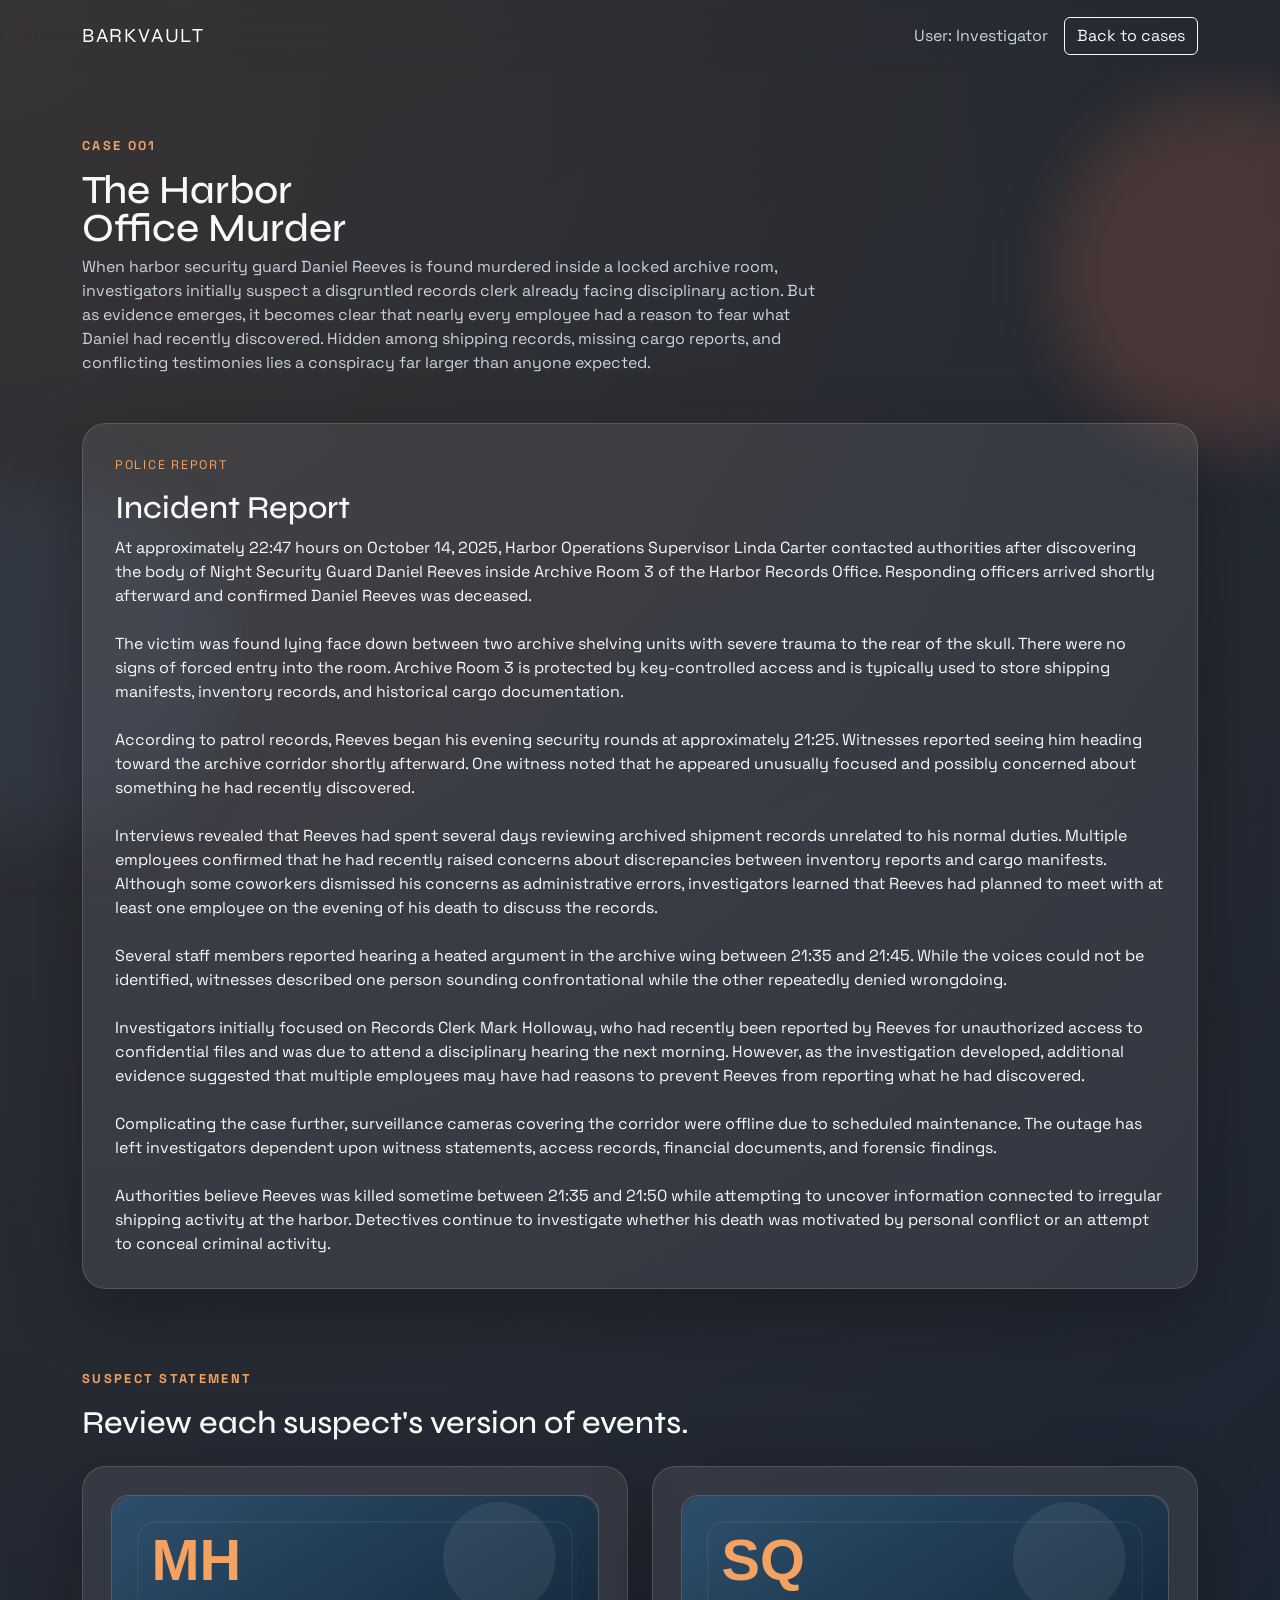
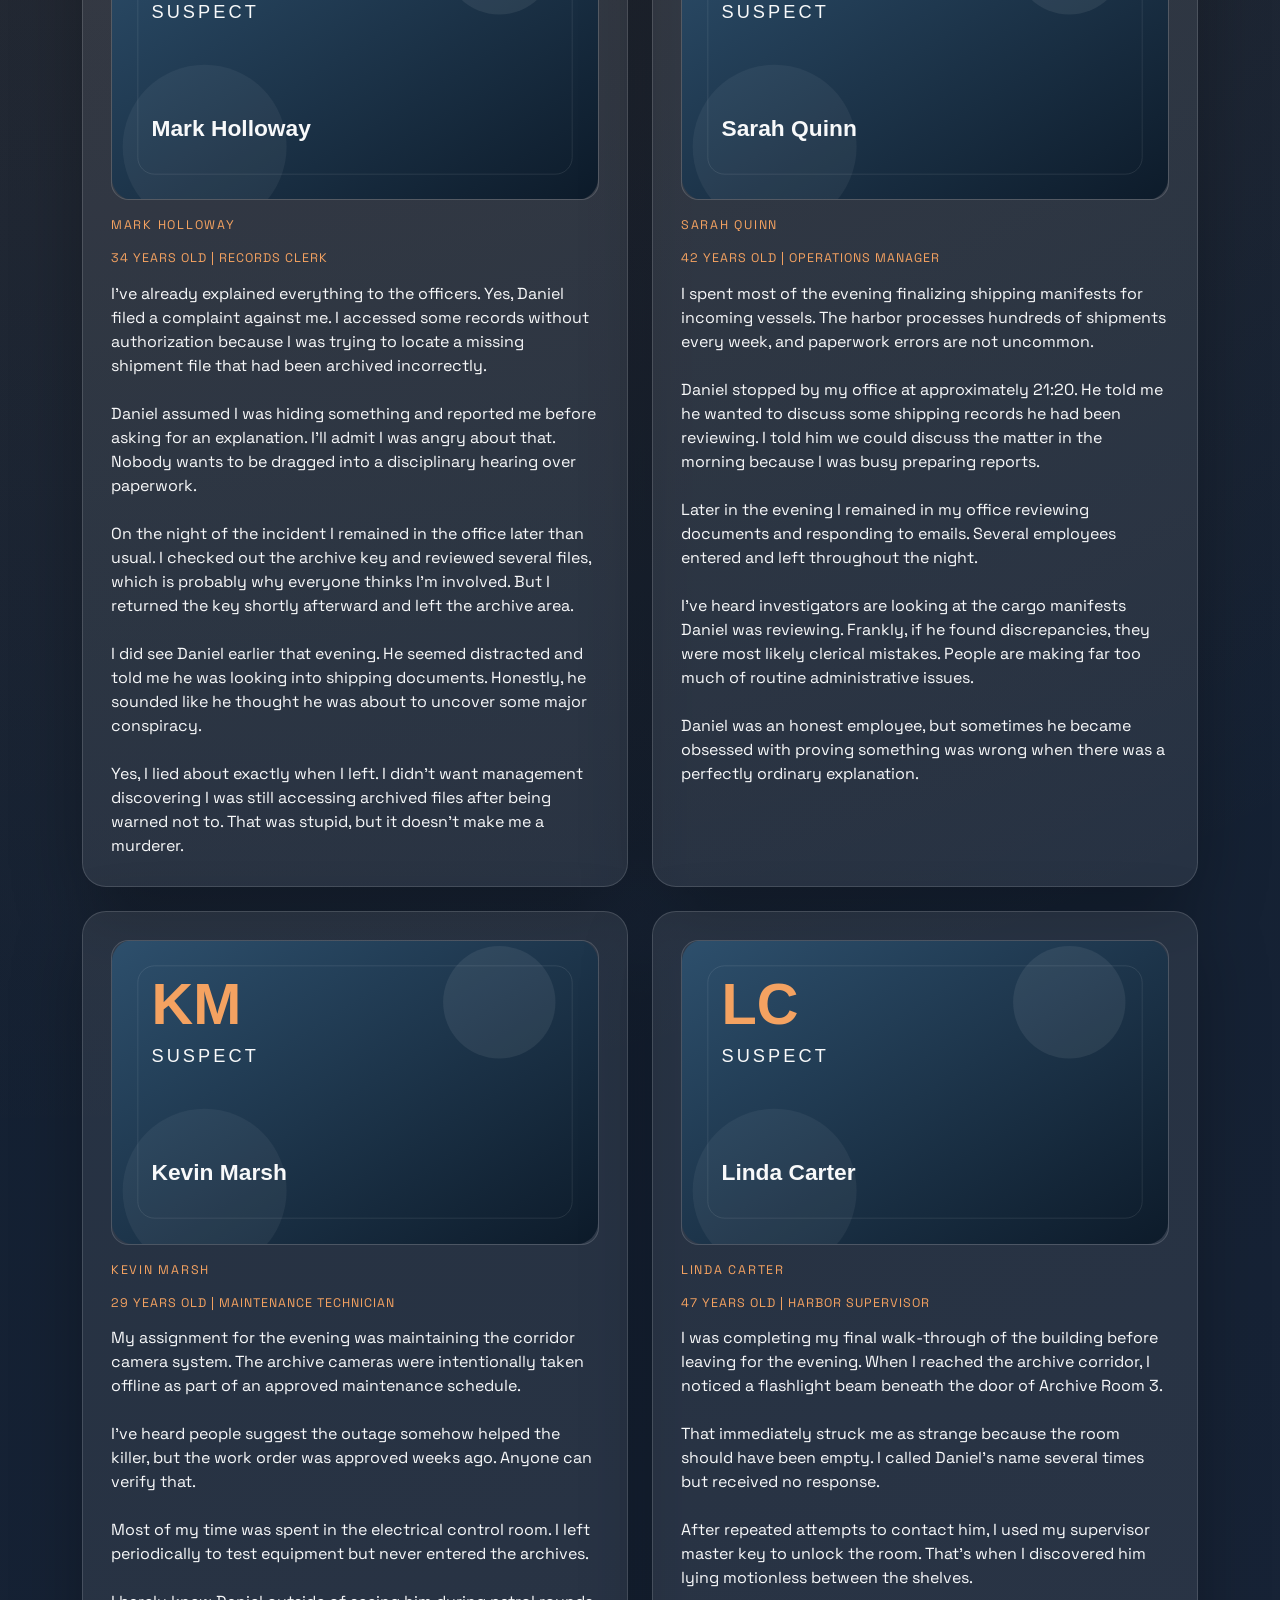
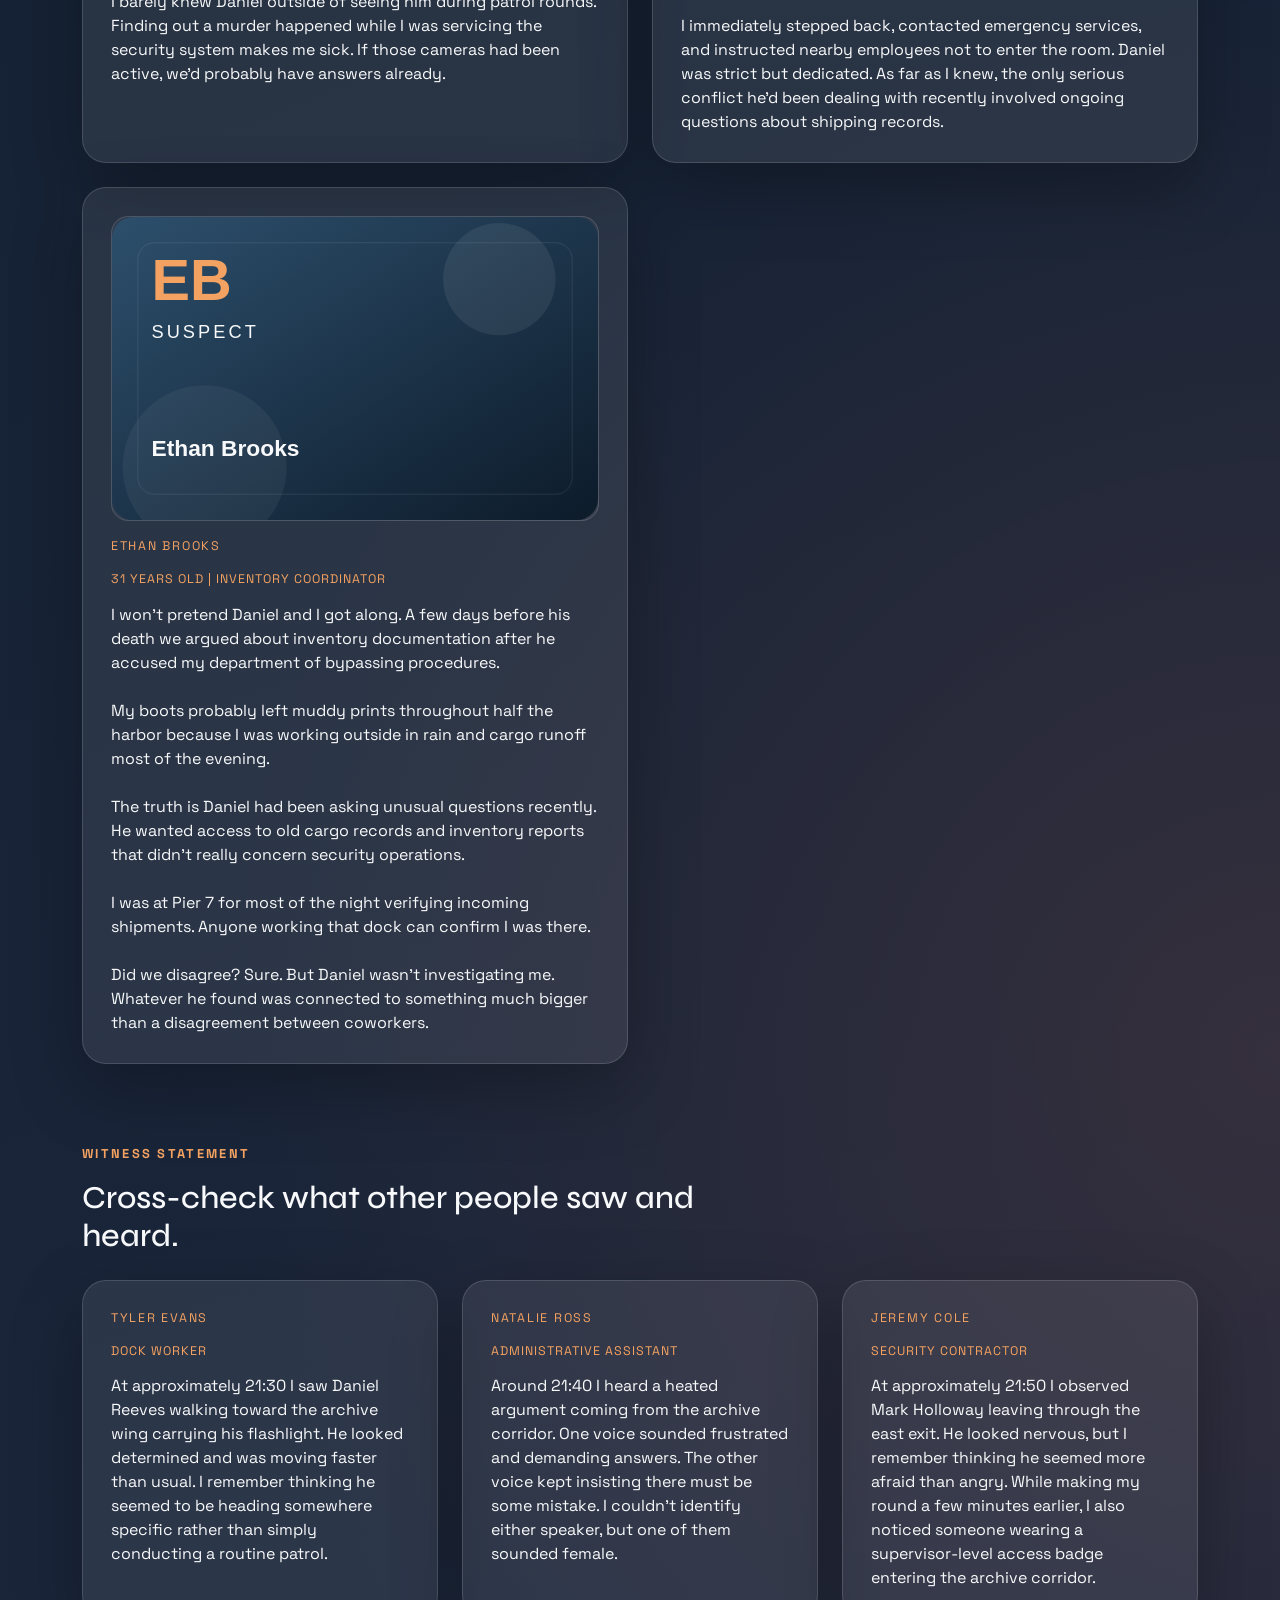
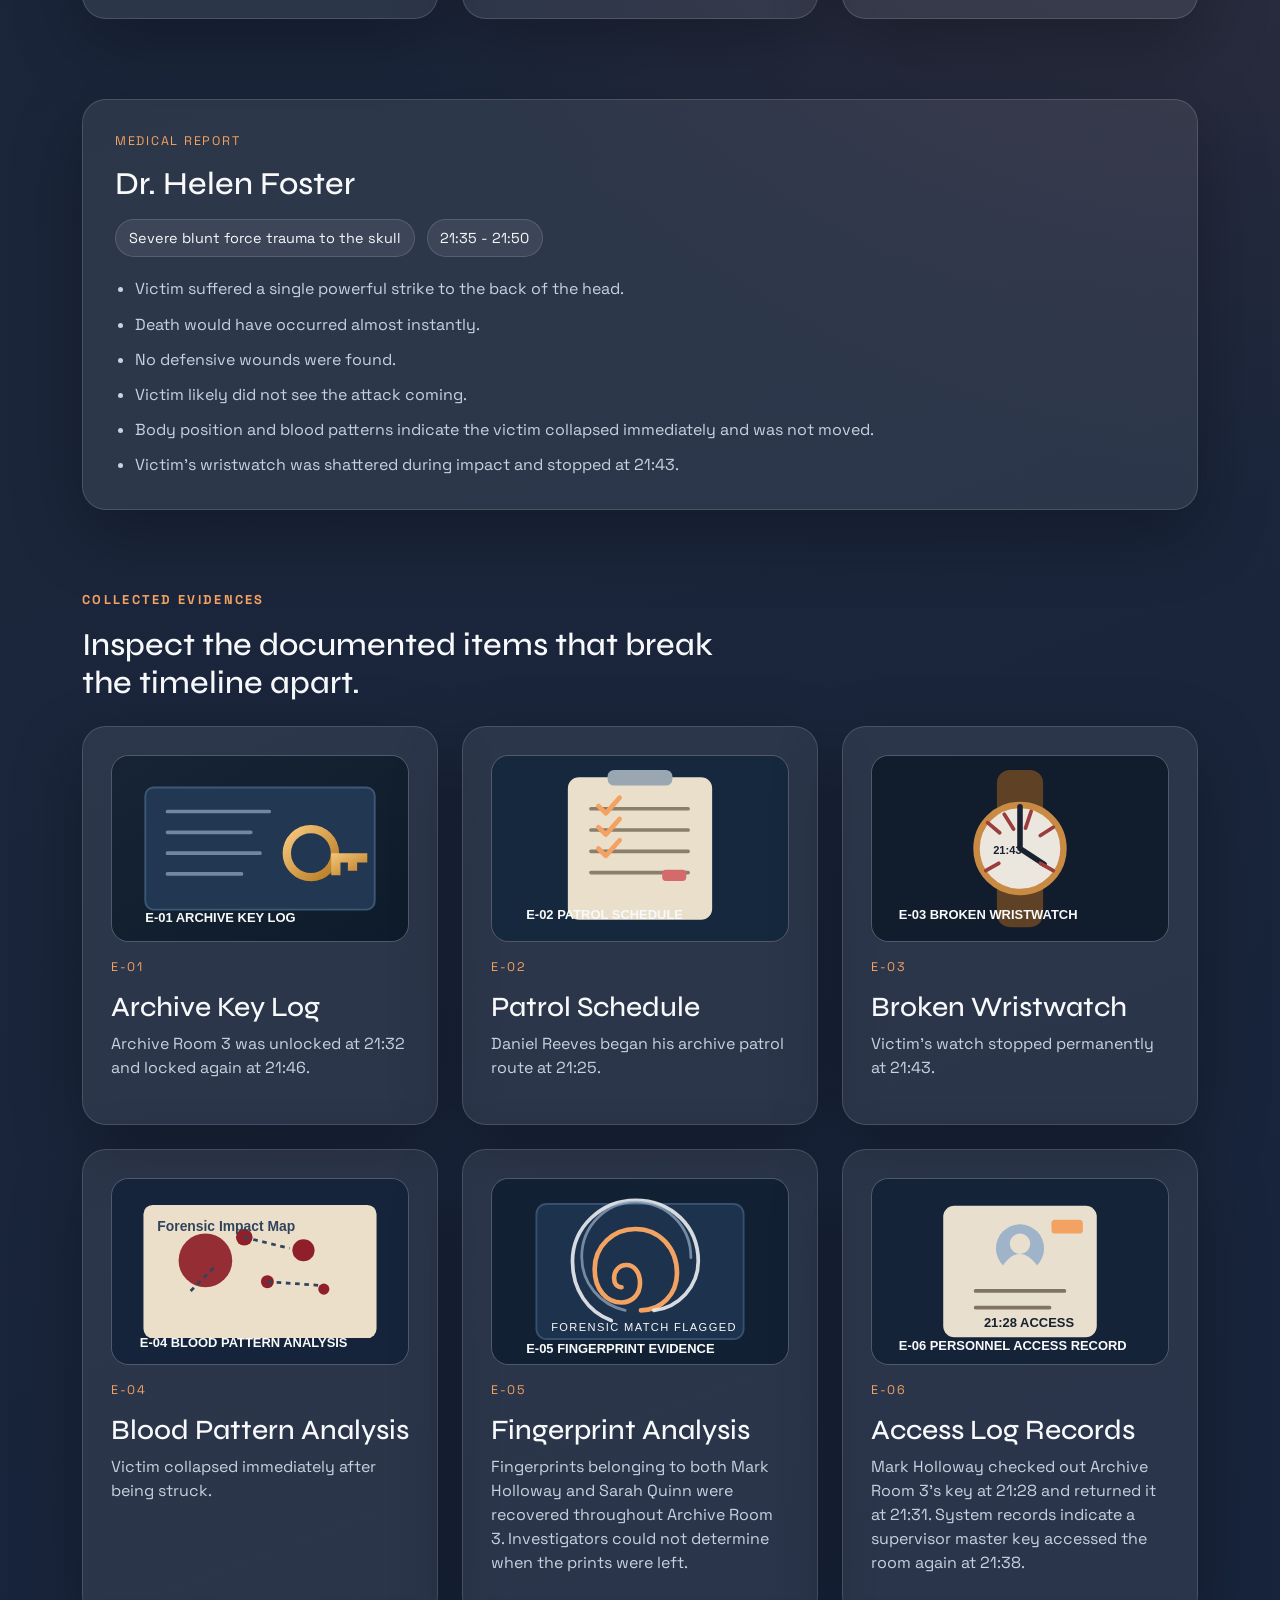
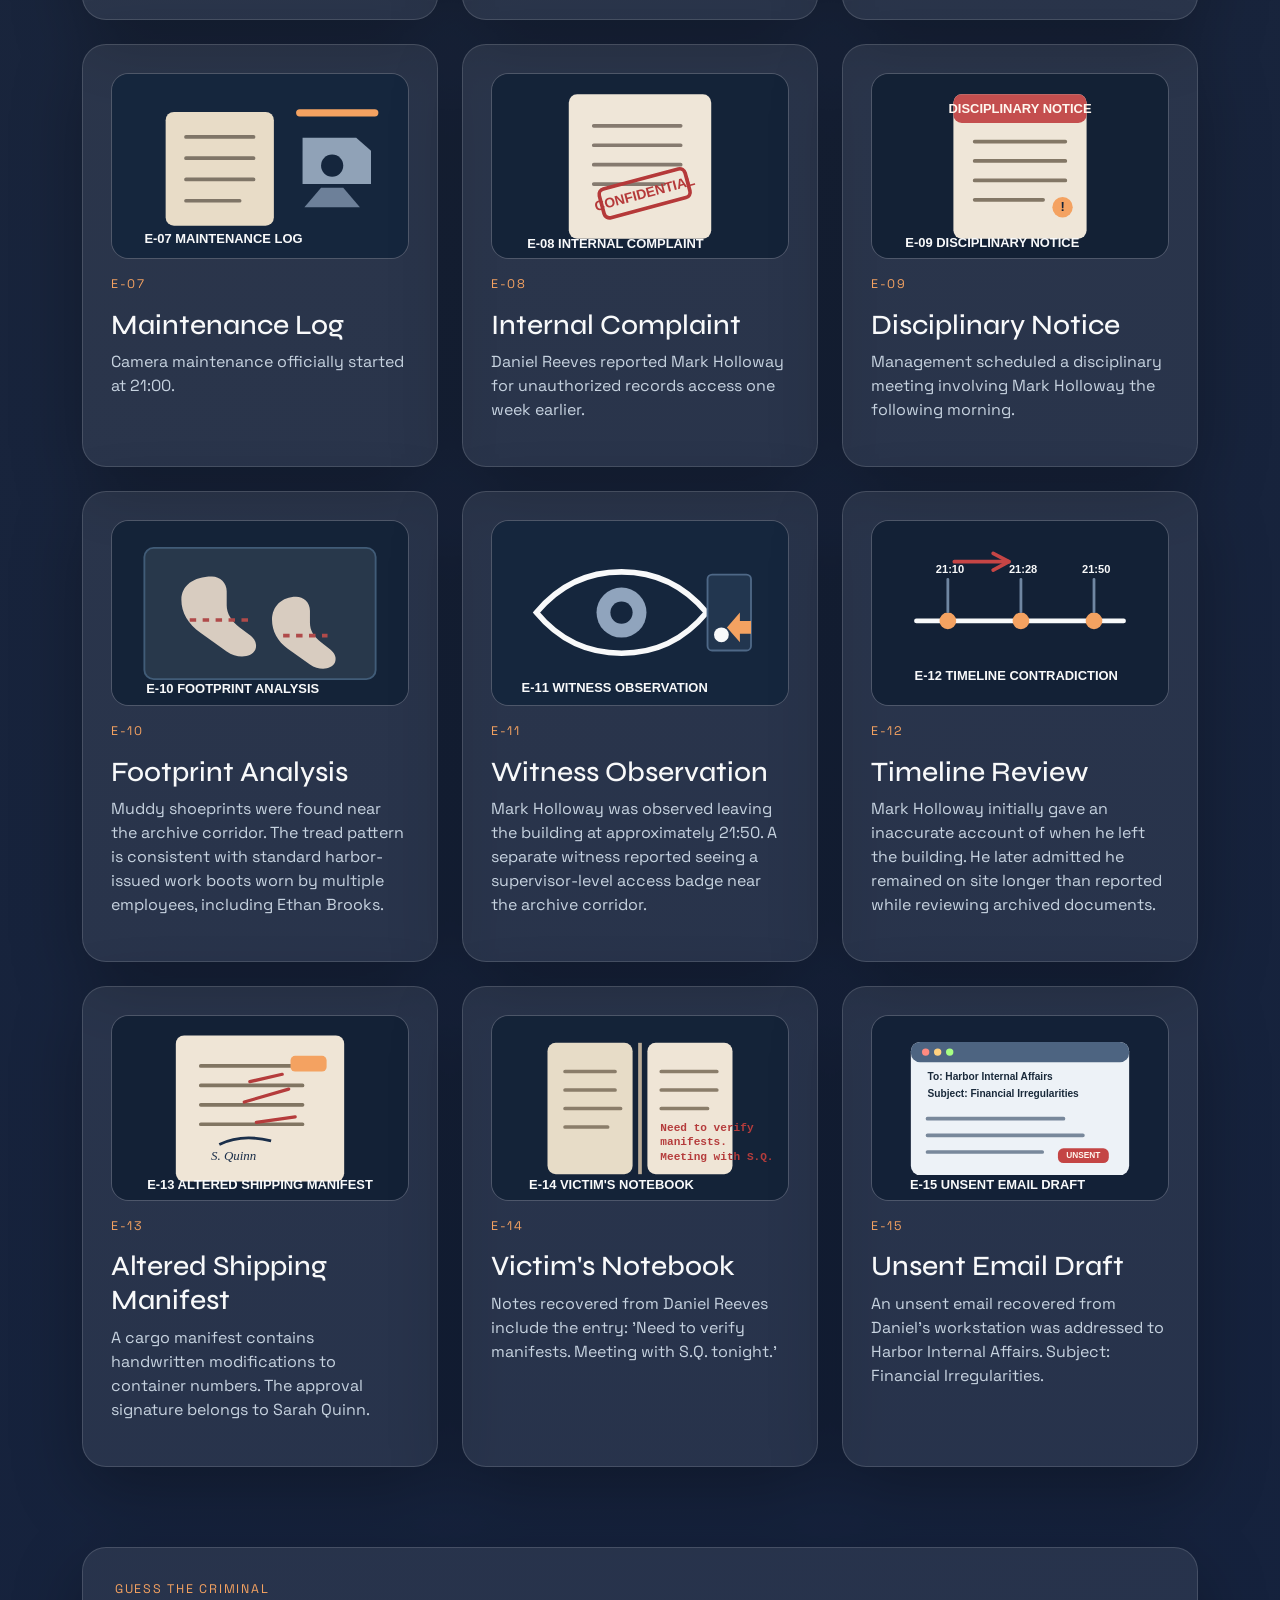
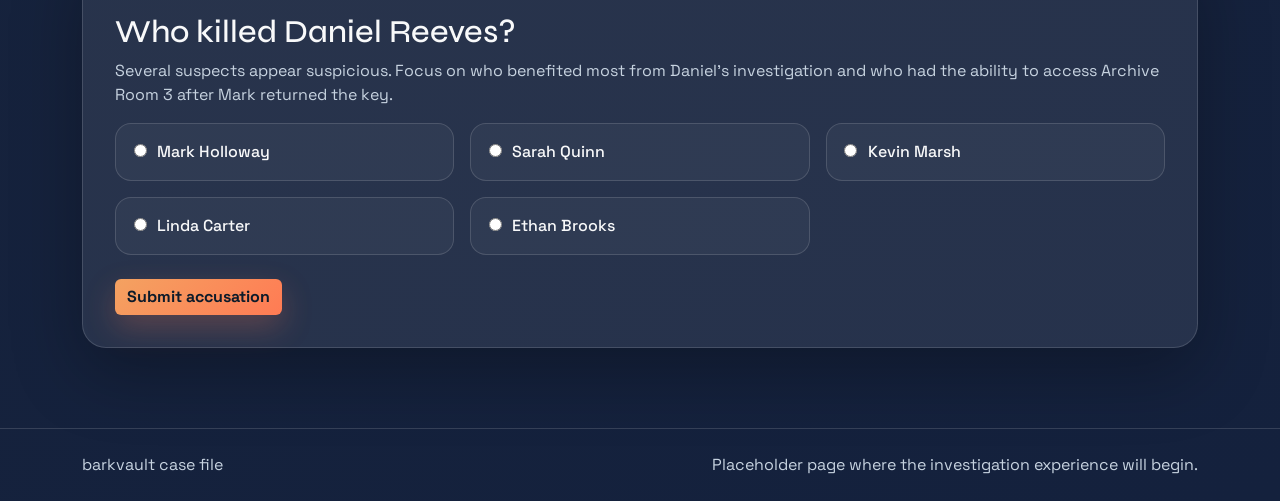
==== case.html @ a9ced667 "Build case detail experience" ====
<!DOCTYPE html>
<html lang="en">
  <head>
    <meta charset="UTF-8" />
    <meta name="viewport" content="width=device-width, initial-scale=1.0" />
    <title>barkvault | Case File</title>
    <link rel="preconnect" href="https://fonts.googleapis.com" />
    <link rel="preconnect" href="https://fonts.gstatic.com" crossorigin />
    <link
      href="https://fonts.googleapis.com/css2?family=Space+Grotesk:wght@400;500;700&family=Syne:wght@500;700;800&display=swap"
      rel="stylesheet"
    />
    <link
      href="https://cdn.jsdelivr.net/npm/bootstrap@5.3.3/dist/css/bootstrap.min.css"
      rel="stylesheet"
      integrity="sha384-QWTKZyjpPEjISv5WaRU9OFeRpok6YctnYmDr5pNlyT2bRjXh0JMhjY6hW+ALEwIH"
      crossorigin="anonymous"
    />
    <link rel="stylesheet" href="css/styles.css" />
  </head>
  <body>
    <div class="site-shell">
      <nav class="navbar navbar-expand-lg navbar-dark py-3">
        <div class="container">
          <a class="navbar-brand brand-mark" href="landing.html">
            <span>barkvault</span>
          </a>
          <div class="ms-auto d-flex align-items-center gap-3">
            <span class="nav-link mb-0" data-current-user-nav>User: Investigator</span>
            <a class="btn btn-outline-light" href="landing.html">Back to cases</a>
          </div>
        </div>
      </nav>

      <main>
        <section class="page-hero section-space-sm">
          <div class="container">
            <div class="row g-4 align-items-end">
              <div class="col-lg-8 reveal-up is-visible">
                <p class="eyebrow" data-selected-case-id>Case file</p>
                <h1 class="page-title" data-selected-case-title>Loading case...</h1>
                <p class="page-copy" data-selected-case-summary>
                  Pulling the selected investigation from the case model.
                </p>
              </div>
            </div>
          </div>
        </section>

        <section class="section-space pt-0">
          <div class="container">
            <div class="row g-4">
              <div class="col-12 reveal-up is-visible">
                <article class="case-card case-section-card">
                  <p class="case-label">Police report</p>
                  <h2 data-police-report-title>Loading report...</h2>
                  <div class="case-prose" data-police-report-content>
                    Reading the incident report from the case file.
                  </div>
                </article>
              </div>
            </div>
          </div>
        </section>

        <section class="section-space pt-0">
          <div class="container">
            <div class="section-heading reveal-up is-visible mb-4">
              <p class="eyebrow">Suspect statement</p>
              <h2>Review each suspect's version of events.</h2>
            </div>
            <div class="row g-4" data-suspect-statements>
              <div class="col-12 reveal-up is-visible">
                <article class="case-card case-section-card">
                  <h3>Loading suspect statements...</h3>
                </article>
              </div>
            </div>
          </div>
        </section>

        <section class="section-space pt-0">
          <div class="container">
            <div class="section-heading reveal-up is-visible mb-4">
              <p class="eyebrow">Witness statement</p>
              <h2>Cross-check what other people saw and heard.</h2>
            </div>
            <div class="row g-4" data-witness-statements>
              <div class="col-12 reveal-up is-visible">
                <article class="case-card case-section-card">
                  <h3>Loading witness statements...</h3>
                </article>
              </div>
            </div>
          </div>
        </section>

        <section class="section-space pt-0">
          <div class="container">
            <div class="row g-4">
              <div class="col-12 reveal-up is-visible">
                <article class="case-card case-section-card">
                  <p class="case-label">Medical report</p>
                  <h2 data-medical-report-examiner>Loading medical report...</h2>
                  <div class="case-card-meta">
                    <span class="case-chip" data-medical-cause>Cause of death unavailable</span>
                    <span class="case-chip" data-medical-time>Time of death unavailable</span>
                  </div>
                  <ul class="case-list" data-medical-details>
                    <li>Loading forensic details...</li>
                  </ul>
                </article>
              </div>
            </div>
          </div>
        </section>

        <section class="section-space pt-0">
          <div class="container">
            <div class="section-heading reveal-up is-visible mb-4">
              <p class="eyebrow">Collected evidences</p>
              <h2>Inspect the documented items that break the timeline apart.</h2>
            </div>
            <div class="row g-4" data-evidence-list>
              <div class="col-12 reveal-up is-visible">
                <article class="case-card case-section-card">
                  <h3>Loading evidence catalog...</h3>
                </article>
              </div>
            </div>
          </div>
        </section>

        <section class="section-space pt-0">
          <div class="container">
            <div class="row g-4">
              <div class="col-12 reveal-up is-visible">
                <article class="case-card case-section-card">
                  <p class="case-label">Guess the criminal</p>
                  <h2 data-guess-question>Loading accusation prompt...</h2>
                  <p class="page-copy" data-guess-hint>Preparing hint...</p>
                  <form class="guess-form" data-guess-form>
                    <div class="row g-3" data-guess-options>
                      <div class="col-12">
                        <p class="mb-0">Loading suspect options...</p>
                      </div>
                    </div>
                    <div class="d-flex flex-column flex-sm-row gap-3 mt-4 align-items-sm-center">
                      <button class="btn btn-signal" type="submit">Submit accusation</button>
                      <span class="form-note" data-guess-status aria-live="polite"></span>
                    </div>
                  </form>
                </article>
              </div>
            </div>
          </div>
        </section>
      </main>

      <footer class="site-footer py-4">
        <div class="container d-flex flex-column flex-md-row justify-content-between gap-2">
          <p class="mb-0">barkvault case file</p>
          <p class="mb-0">Placeholder page where the investigation experience will begin.</p>
        </div>
      </footer>
    </div>

    <script
      src="https://cdn.jsdelivr.net/npm/bootstrap@5.3.3/dist/js/bootstrap.bundle.min.js"
      integrity="sha384-YvpcrYf0tY3lHB60NNkmXc5s9fDVZLESaAA55NDzOxhy9GkcIdslK1eN7N6jIeHz"
      crossorigin="anonymous"
    ></script>
    <script src="js/main.js"></script>
  </body>
</html>
---- css/styles.css ----
:root {
  --bg-deep: #0d1b2a;
  --bg-mid: #1b263b;
  --bg-soft: #415a77;
  --surface: rgba(255, 255, 255, 0.08);
  --surface-strong: rgba(255, 255, 255, 0.12);
  --text-main: #f8f9fa;
  --text-muted: #c7d3e0;
  --accent: #f4a261;
  --accent-strong: #ff7b54;
  --line: rgba(255, 255, 255, 0.14);
  --shadow: 0 24px 70px rgba(0, 0, 0, 0.28);
}

body {
  margin: 0;
  font-family: "Space Grotesk", sans-serif;
  color: var(--text-main);
  background:
    radial-gradient(circle at top left, rgba(244, 162, 97, 0.18), transparent 32%),
    radial-gradient(circle at right center, rgba(255, 123, 84, 0.12), transparent 24%),
    linear-gradient(160deg, var(--bg-deep), var(--bg-mid) 58%, #14213d 100%);
  min-height: 100vh;
}

h1,
h2,
h3,
h4,
h5,
h6,
.brand-mark {
  font-family: "Syne", sans-serif;
}

a {
  color: inherit;
}

.site-shell {
  position: relative;
  overflow: hidden;
}

.site-shell::before,
.site-shell::after {
  content: "";
  position: fixed;
  inset: auto;
  width: 22rem;
  height: 22rem;
  border-radius: 999px;
  filter: blur(30px);
  pointer-events: none;
  z-index: 0;
}

.site-shell::before {
  top: 6rem;
  right: -8rem;
  background: rgba(255, 123, 84, 0.16);
}

.site-shell::after {
  bottom: 4rem;
  left: -8rem;
  background: rgba(65, 90, 119, 0.24);
}

.navbar,
.hero-section,
main,
.site-footer {
  position: relative;
  z-index: 1;
}

.navbar {
  backdrop-filter: blur(18px);
}

.brand-mark {
  display: inline-flex;
  align-items: center;
  letter-spacing: 0.08em;
  text-transform: uppercase;
}

.nav-link {
  color: var(--text-muted);
}

.nav-link:hover,
.nav-link.active {
  color: var(--text-main);
}

.btn-signal {
  background: linear-gradient(135deg, var(--accent), var(--accent-strong));
  border: 0;
  color: #0d1b2a;
  font-weight: 700;
  box-shadow: 0 12px 30px rgba(255, 123, 84, 0.25);
}

.btn-signal:hover,
.btn-signal:focus {
  color: #0d1b2a;
  transform: translateY(-1px);
}

.hero-section {
  padding: 2rem 0 3rem;
}

.hero-title,
.page-title {
  line-height: 0.95;
  max-width: 12ch;
}

.hero-copy,
.page-copy,
p {
  color: var(--text-muted);
}

.eyebrow {
  color: var(--accent);
  text-transform: uppercase;
  letter-spacing: 0.18em;
  font-size: 0.8rem;
  font-weight: 700;
  margin-bottom: 1rem;
}

.hero-card,
.feature-card,
.mini-panel,
.timeline-panel,
.contact-card,
.contact-side-panel,
.case-card,
.modal-theme {
  background: var(--surface);
  border: 1px solid var(--line);
  border-radius: 1.5rem;
  box-shadow: var(--shadow);
}

.hero-card {
  padding: 2rem;
}

.hero-card-label {
  text-transform: uppercase;
  letter-spacing: 0.16em;
  font-size: 0.75rem;
}

.stat-grid {
  display: grid;
  grid-template-columns: repeat(2, minmax(0, 1fr));
  gap: 1rem;
  margin-top: 1.75rem;
}

.stat-grid div {
  padding: 1rem;
  border-radius: 1rem;
  background: rgba(255, 255, 255, 0.05);
}

.stat-grid span {
  display: block;
  font-size: 1.7rem;
  font-weight: 700;
  color: var(--text-main);
}

.stat-grid small {
  color: var(--text-muted);
}

.section-space {
  padding: 5rem 0;
}

.section-space-sm {
  padding: 4rem 0 2rem;
}

.section-heading,
.section-title {
  max-width: 42rem;
}

.alt-panel {
  background: linear-gradient(180deg, rgba(255, 255, 255, 0.03), rgba(255, 255, 255, 0.01));
}

.feature-card,
.mini-panel,
.contact-side-panel,
.case-card {
  padding: 1.75rem;
}

.case-card {
  min-height: 100%;
}

.case-card-meta {
  display: flex;
  flex-wrap: wrap;
  gap: 0.75rem;
  margin: 1rem 0 1.25rem;
}

.case-chip {
  display: inline-flex;
  align-items: center;
  padding: 0.45rem 0.8rem;
  border-radius: 999px;
  background: rgba(255, 255, 255, 0.08);
  border: 1px solid var(--line);
  color: var(--text-main);
  font-size: 0.9rem;
}

.case-card-actions {
  margin-top: auto;
  padding-top: 1rem;
}

.case-section-card {
  padding: 2rem;
}

.case-prose,
.case-statement,
.case-evidence-description {
  white-space: pre-line;
}

.case-statement-card,
.evidence-card {
  height: 100%;
}

.case-media {
  width: 100%;
  aspect-ratio: 16 / 10;
  border-radius: 1.1rem;
  border: 1px solid var(--line);
  overflow: hidden;
  margin-bottom: 1rem;
  background: rgba(255, 255, 255, 0.04);
}

.case-media img {
  display: block;
  width: 100%;
  height: 100%;
  object-fit: cover;
}

.case-person-meta {
  color: var(--accent);
  text-transform: uppercase;
  letter-spacing: 0.08em;
  font-size: 0.78rem;
  margin-bottom: 0.85rem;
}

.case-list {
  margin: 1.25rem 0 0;
  padding-left: 1.25rem;
  color: var(--text-muted);
}

.case-list li + li {
  margin-top: 0.7rem;
}

.guess-option {
  display: block;
  height: 100%;
  padding: 1rem 1.1rem;
  border-radius: 1rem;
  border: 1px solid var(--line);
  background: rgba(255, 255, 255, 0.04);
  cursor: pointer;
  transition: border-color 0.2s ease, background 0.2s ease, transform 0.2s ease;
}

.guess-option:hover {
  border-color: rgba(244, 162, 97, 0.7);
  background: rgba(255, 255, 255, 0.08);
  transform: translateY(-1px);
}

.guess-option input {
  margin-right: 0.65rem;
}

.guess-option-text {
  color: var(--text-main);
  font-weight: 500;
}

.case-label {
  color: var(--accent);
  text-transform: uppercase;
  letter-spacing: 0.14em;
  font-size: 0.78rem;
  margin-bottom: 0.9rem;
}

.feature-index {
  display: inline-flex;
  margin-bottom: 1rem;
  font-size: 0.8rem;
  letter-spacing: 0.12em;
  color: var(--accent);
}

.mini-panel h3,
.feature-card h3,
.timeline-step h3,
.contact-side-panel h2 {
  font-size: 1.35rem;
}

.timeline-panel {
  padding: 1.5rem;
}

.timeline-step {
  display: grid;
  grid-template-columns: auto 1fr;
  gap: 1rem;
  align-items: start;
}

.timeline-step + .timeline-step {
  margin-top: 1.25rem;
  padding-top: 1.25rem;
  border-top: 1px solid var(--line);
}

.timeline-step span {
  width: 2.5rem;
  height: 2.5rem;
  display: inline-flex;
  align-items: center;
  justify-content: center;
  border-radius: 999px;
  background: linear-gradient(135deg, var(--accent), var(--accent-strong));
  color: #0d1b2a;
  font-weight: 700;
}

.contact-card {
  padding: 2rem;
}

.modal-content.modal-theme {
  background-color: #172435;
  background: linear-gradient(180deg, rgba(13, 27, 42, 0.96), rgba(27, 38, 59, 0.96));
  backdrop-filter: blur(14px);
  color: var(--text-main);
}

.modal-content.modal-theme .modal-header,
.modal-content.modal-theme .modal-body {
  padding-left: 1.75rem;
  padding-right: 1.75rem;
}

.modal-content.modal-theme .modal-header {
  position: relative;
  justify-content: center;
  text-align: center;
  padding-top: 1.75rem;
}

.modal-content.modal-theme .modal-header > div {
  width: 100%;
}

.modal-content.modal-theme .modal-title,
.modal-content.modal-theme .form-label,
.modal-content.modal-theme .page-copy,
.modal-content.modal-theme .form-note {
  color: var(--text-main);
}

.modal-content.modal-theme .btn-close {
  filter: invert(1) grayscale(1);
  position: absolute;
  top: 1.25rem;
  right: 1.25rem;
}


.form-control,
.form-select {
  background: rgba(255, 255, 255, 0.06);
  border: 1px solid rgba(255, 255, 255, 0.16);
  color: var(--text-main);
  border-radius: 1rem;
  padding: 0.9rem 1rem;
}

.form-control:focus,
.form-select:focus {
  background: rgba(255, 255, 255, 0.1);
  color: var(--text-main);
  border-color: rgba(244, 162, 97, 0.7);
  box-shadow: 0 0 0 0.25rem rgba(244, 162, 97, 0.15);
}

.form-control::placeholder {
  color: rgba(248, 249, 250, 0.55);
}

.form-select {
  color: rgba(248, 249, 250, 0.75);
}

.form-select option {
  color: #0d1b2a;
}

.form-label,
.form-note,
.contact-list li,
.site-footer p {
  color: var(--text-muted);
}

.site-footer {
  border-top: 1px solid var(--line);
}

.reveal-up {
  opacity: 0;
  transform: translateY(24px);
  transition: opacity 0.7s ease, transform 0.7s ease;
}

.reveal-up.is-visible {
  opacity: 1;
  transform: translateY(0);
}

@media (max-width: 991.98px) {
  .hero-title,
  .page-title {
    max-width: none;
  }
}

@media (max-width: 767.98px) {
  .section-space {
    padding: 4rem 0;
  }

  .hero-card,
  .feature-card,
  .mini-panel,
  .timeline-panel,
  .contact-card,
  .contact-side-panel {
    border-radius: 1.25rem;
  }
}
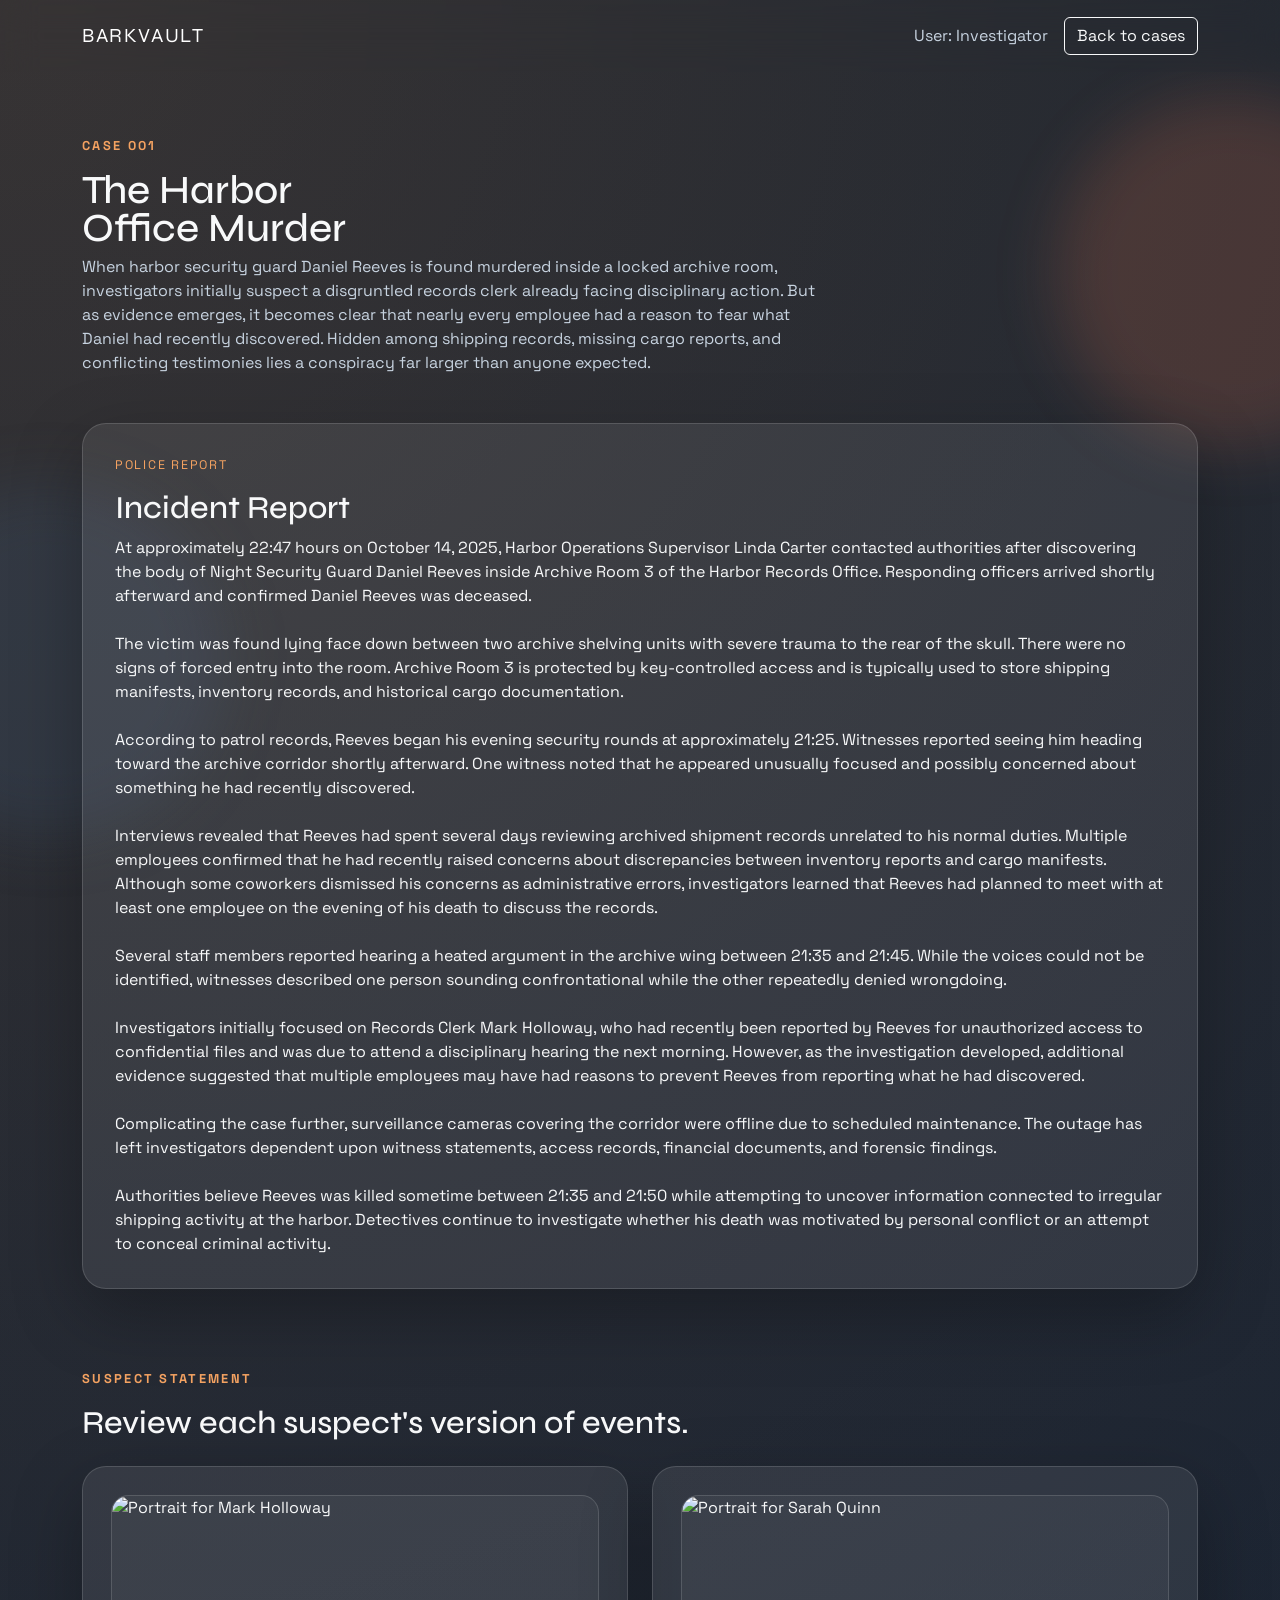
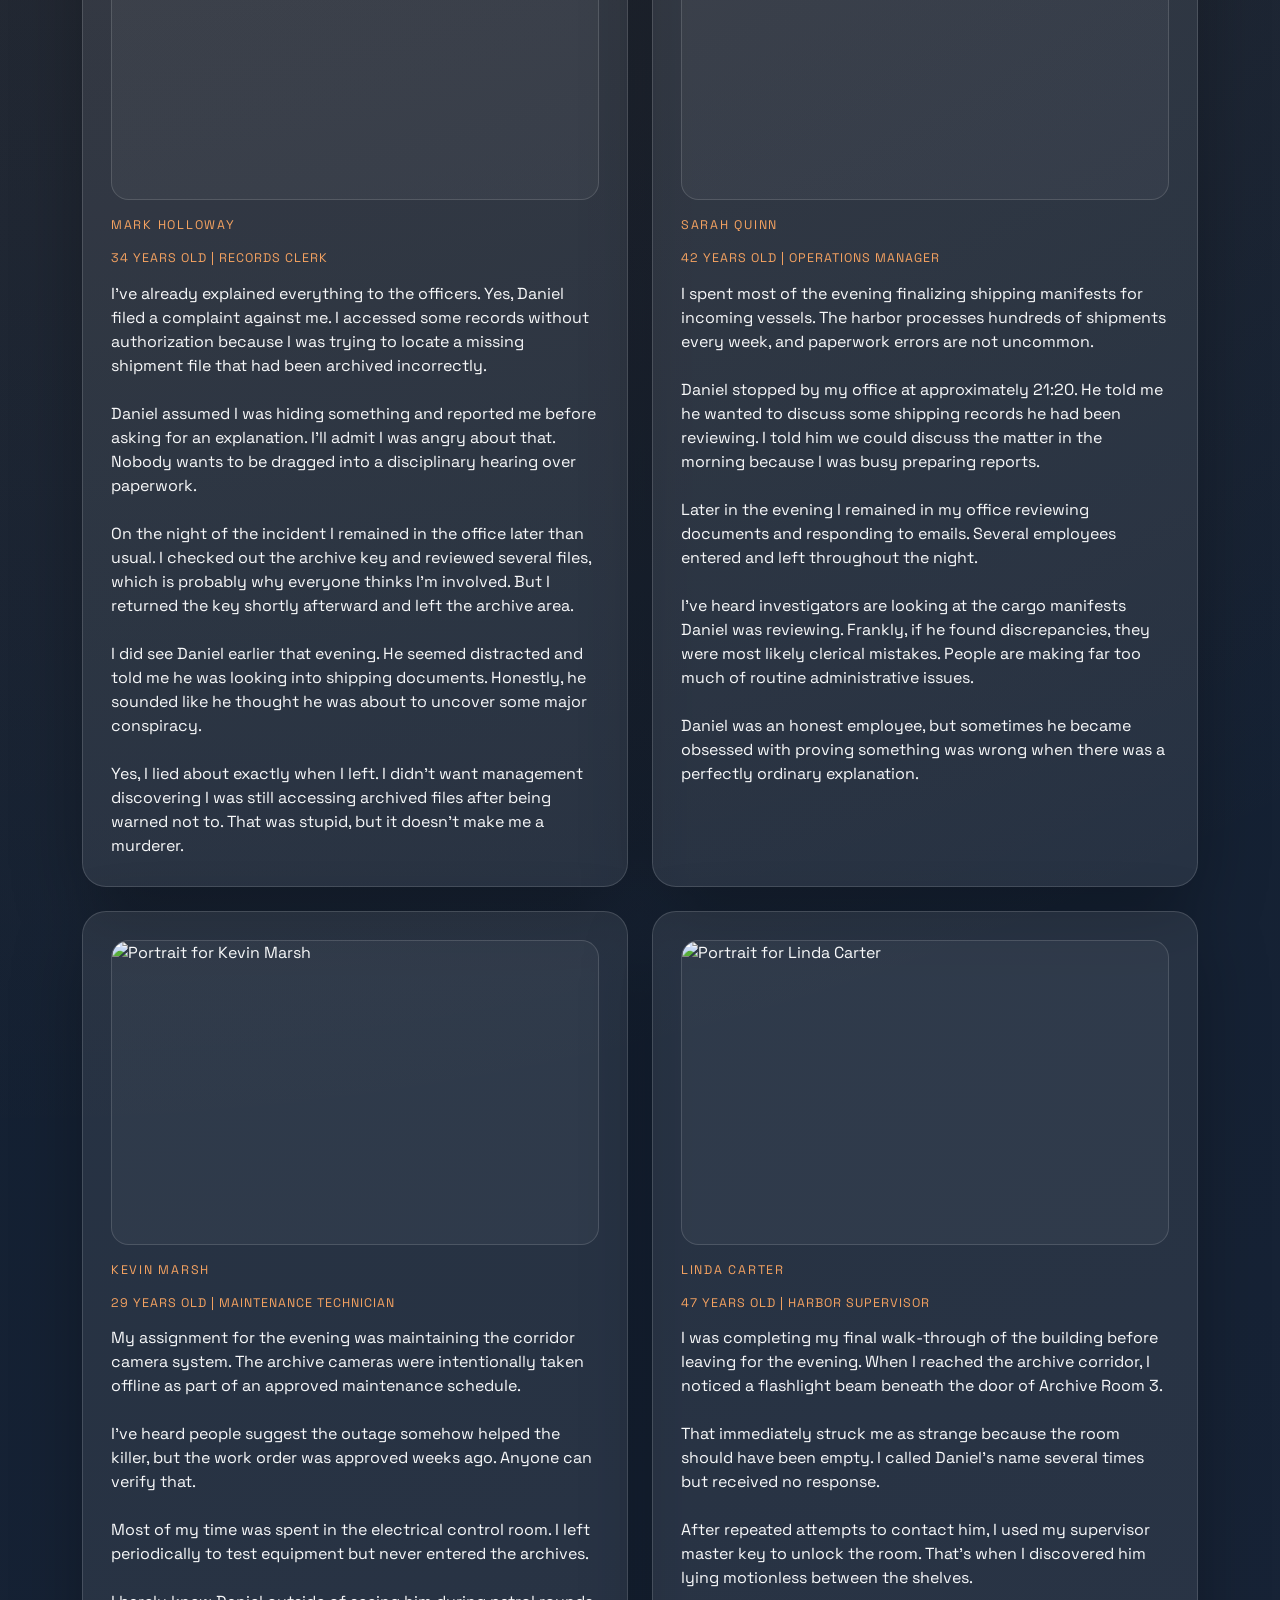
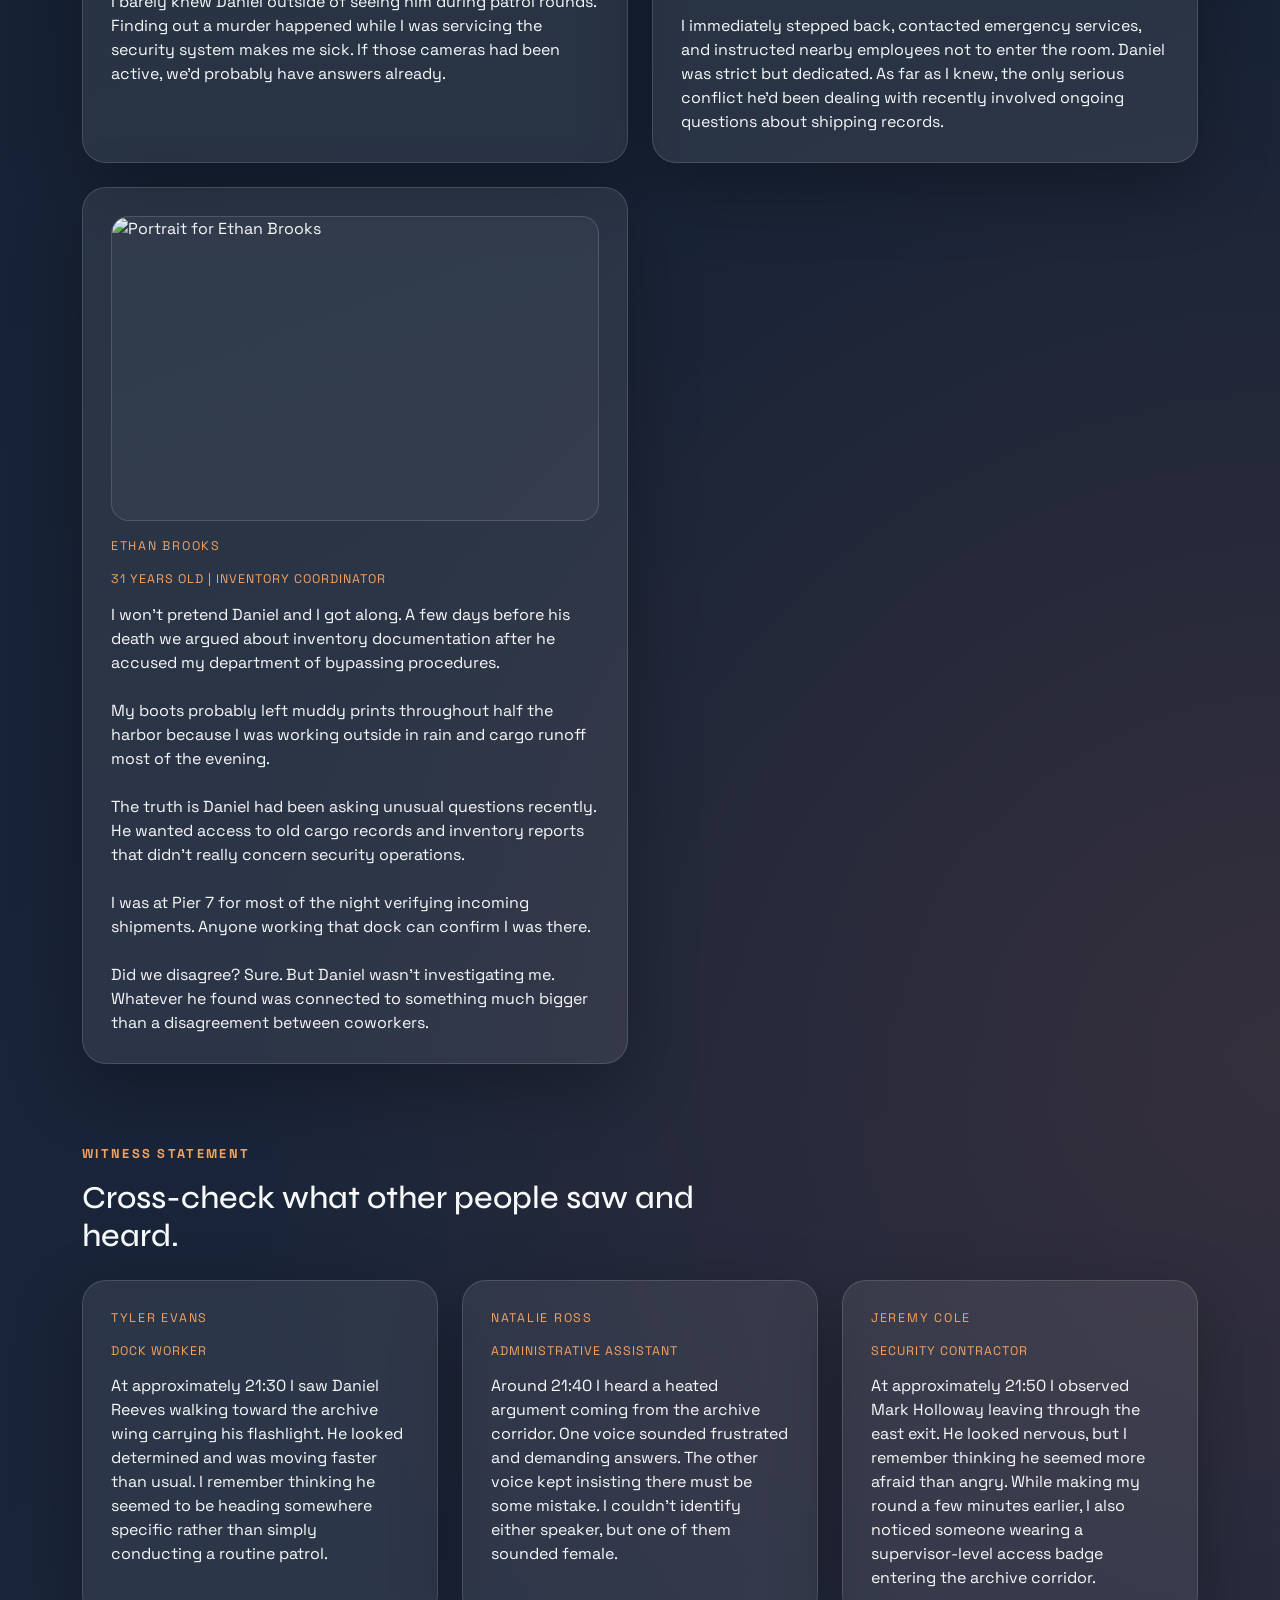
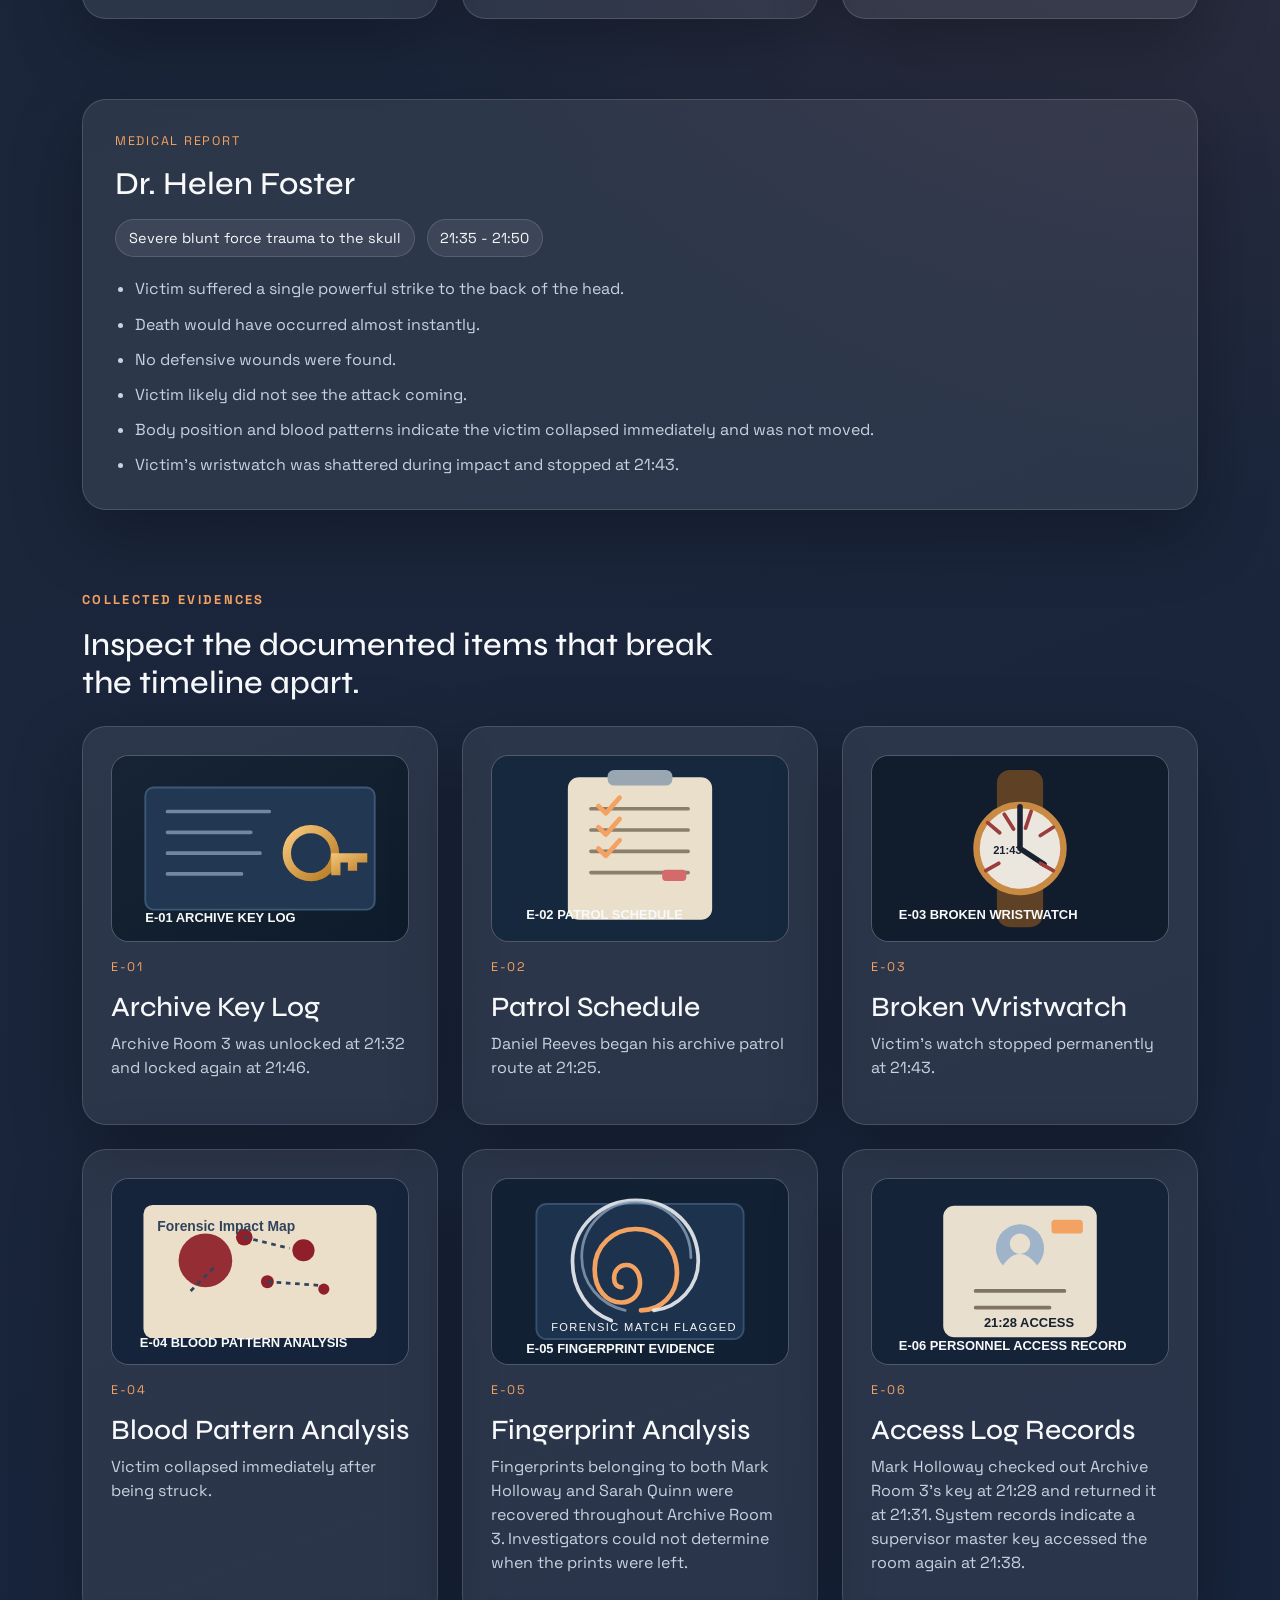
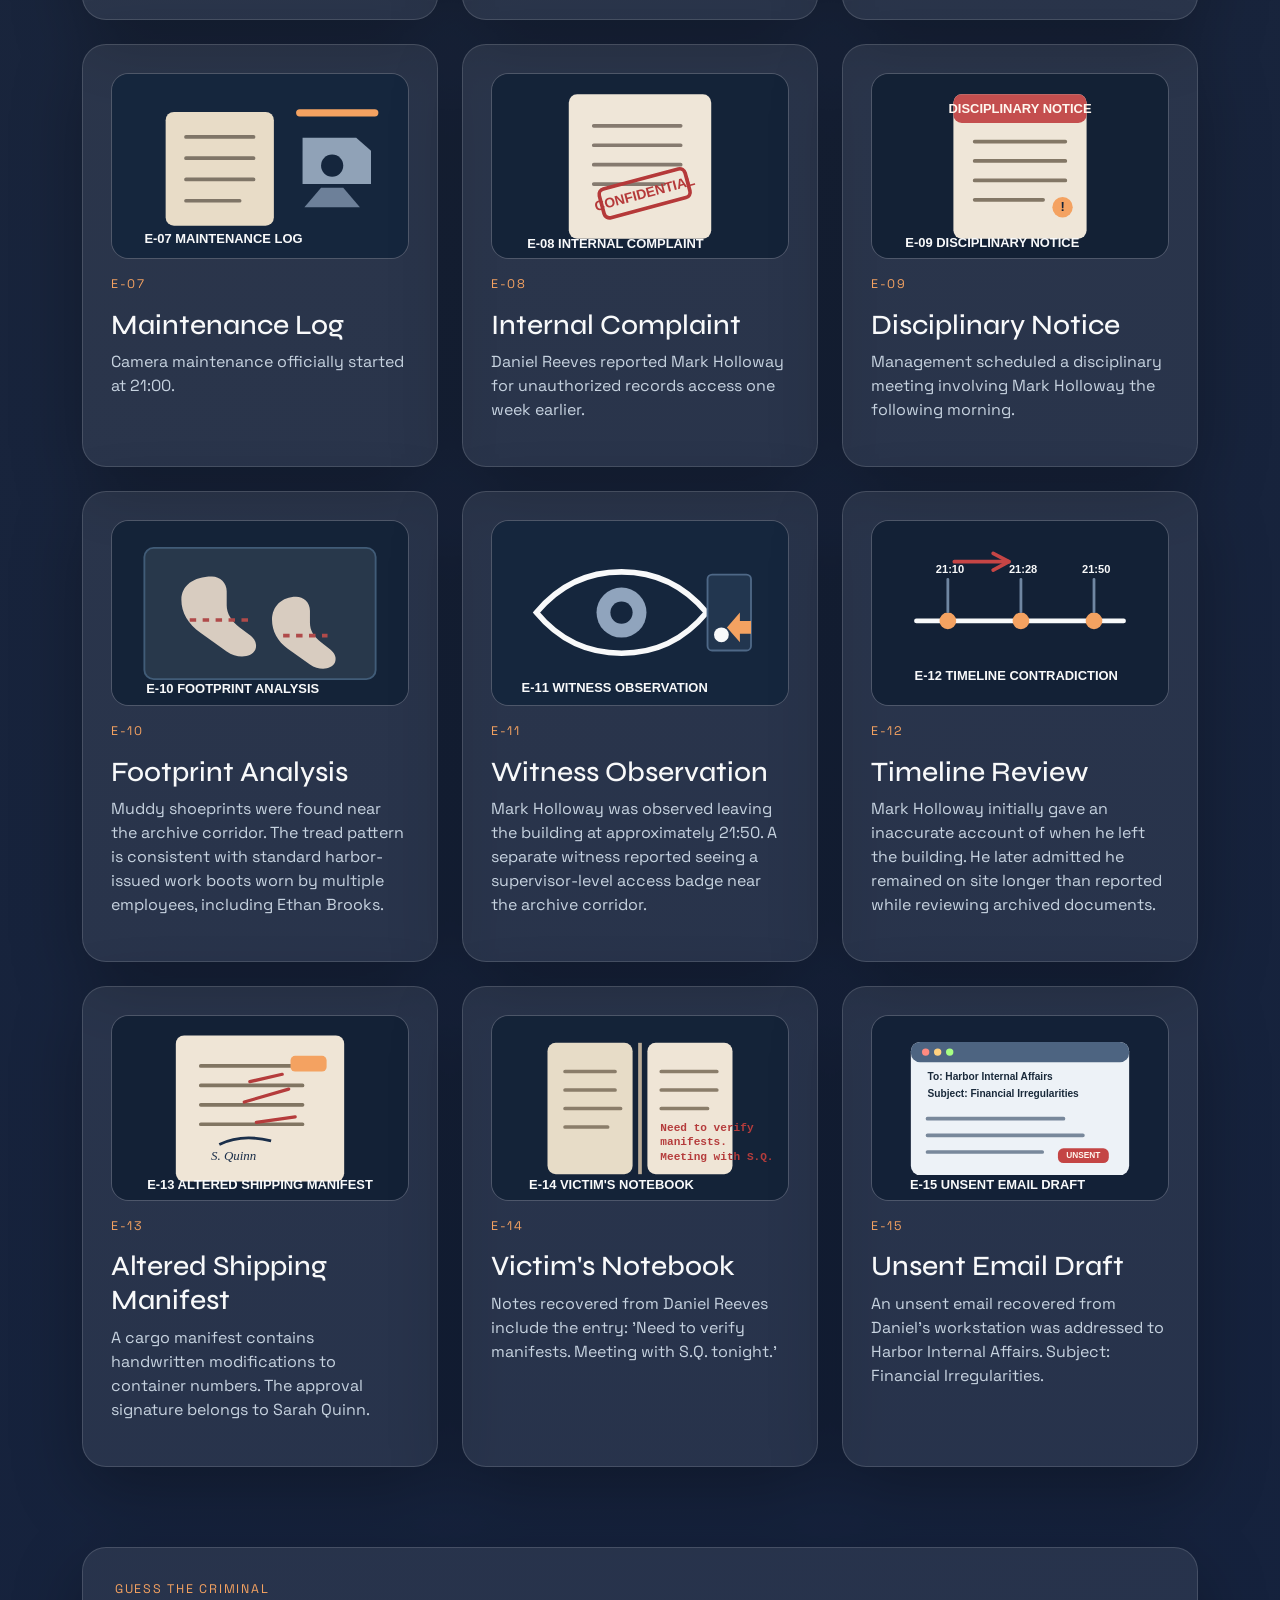
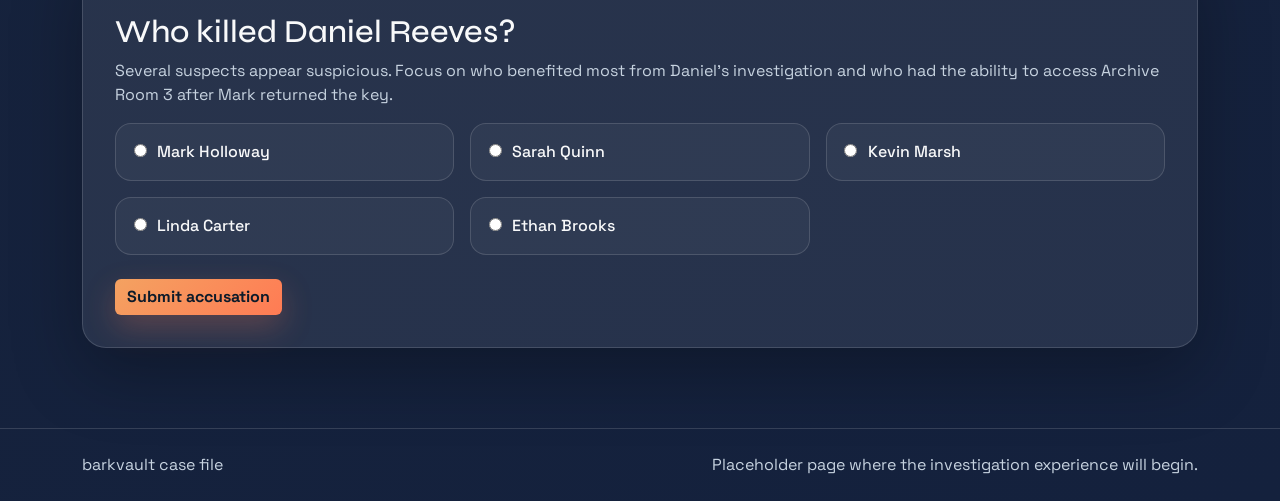
==== commit a018080f: "Add BarkVault site icon" ====
--- a/case.html
+++ b/case.html
@@ -16,6 +16,7 @@
       integrity="sha384-QWTKZyjpPEjISv5WaRU9OFeRpok6YctnYmDr5pNlyT2bRjXh0JMhjY6hW+ALEwIH"
       crossorigin="anonymous"
     />
+    <link rel="icon" type="image/jpeg" href="images/iconbarkvault.jpg" />
     <link rel="stylesheet" href="css/styles.css" />
   </head>
   <body>
@@ -165,6 +166,32 @@
       </footer>
     </div>
 
+    <div class="modal fade" id="guessResultModal" tabindex="-1" aria-labelledby="guessResultModalLabel" aria-hidden="true">
+      <div class="modal-dialog modal-dialog-centered modal-lg">
+        <div class="modal-content modal-theme">
+          <div class="modal-header border-0 pb-0">
+            <div>
+              <p class="eyebrow mb-2">Case result</p>
+              <h2 class="modal-title fs-3" id="guessResultModalLabel" data-guess-modal-title>Accusation result</h2>
+            </div>
+            <button type="button" class="btn-close btn-close-white" data-bs-dismiss="modal" aria-label="Close"></button>
+          </div>
+          <div class="modal-body pt-2">
+            <div class="case-prose page-copy mb-4" data-guess-modal-message>
+              Reviewing the accusation against the case file.
+            </div>
+            <div class="guess-reward-card d-none" data-guess-reward>
+              <p class="case-label mb-2">Next case access code</p>
+              <div class="guess-reward-code" data-guess-reward-code>LOCKED</div>
+              <p class="form-note mb-0 mt-3" data-guess-reward-copy>
+                Save this code. It will be used to unlock the next case.
+              </p>
+            </div>
+          </div>
+        </div>
+      </div>
+    </div>
+
     <script
       src="https://cdn.jsdelivr.net/npm/bootstrap@5.3.3/dist/js/bootstrap.bundle.min.js"
       integrity="sha384-YvpcrYf0tY3lHB60NNkmXc5s9fDVZLESaAA55NDzOxhy9GkcIdslK1eN7N6jIeHz"
--- a/css/styles.css
+++ b/css/styles.css
@@ -86,6 +86,17 @@
   text-transform: uppercase;
 }
 
+.login-modal-icon {
+  display: block;
+  width: 5.5rem;
+  height: 5.5rem;
+  object-fit: cover;
+  border-radius: 1.25rem;
+  margin: 0 auto 1rem;
+  border: 1px solid rgba(255, 255, 255, 0.18);
+  box-shadow: 0 16px 40px rgba(0, 0, 0, 0.3);
+}
+
 .nav-link {
   color: var(--text-muted);
 }
@@ -309,6 +320,25 @@
   font-weight: 500;
 }
 
+.guess-reward-card {
+  padding: 1.25rem;
+  border-radius: 1.25rem;
+  border: 1px solid var(--line);
+  background: rgba(255, 255, 255, 0.05);
+}
+
+.guess-reward-code {
+  font-family: "Syne", sans-serif;
+  font-size: 1.5rem;
+  letter-spacing: 0.18em;
+  text-transform: uppercase;
+  color: var(--accent);
+  padding: 0.9rem 1rem;
+  border-radius: 1rem;
+  background: rgba(0, 0, 0, 0.22);
+  border: 1px solid rgba(244, 162, 97, 0.35);
+}
+
 .case-label {
   color: var(--accent);
   text-transform: uppercase;
@@ -396,6 +426,10 @@
   color: var(--text-main);
 }
 
+.modal-content.modal-theme .modal-title.guess-modal-success {
+  color: #7ef7a4;
+}
+
 .modal-content.modal-theme .btn-close {
   filter: invert(1) grayscale(1);
   position: absolute;
